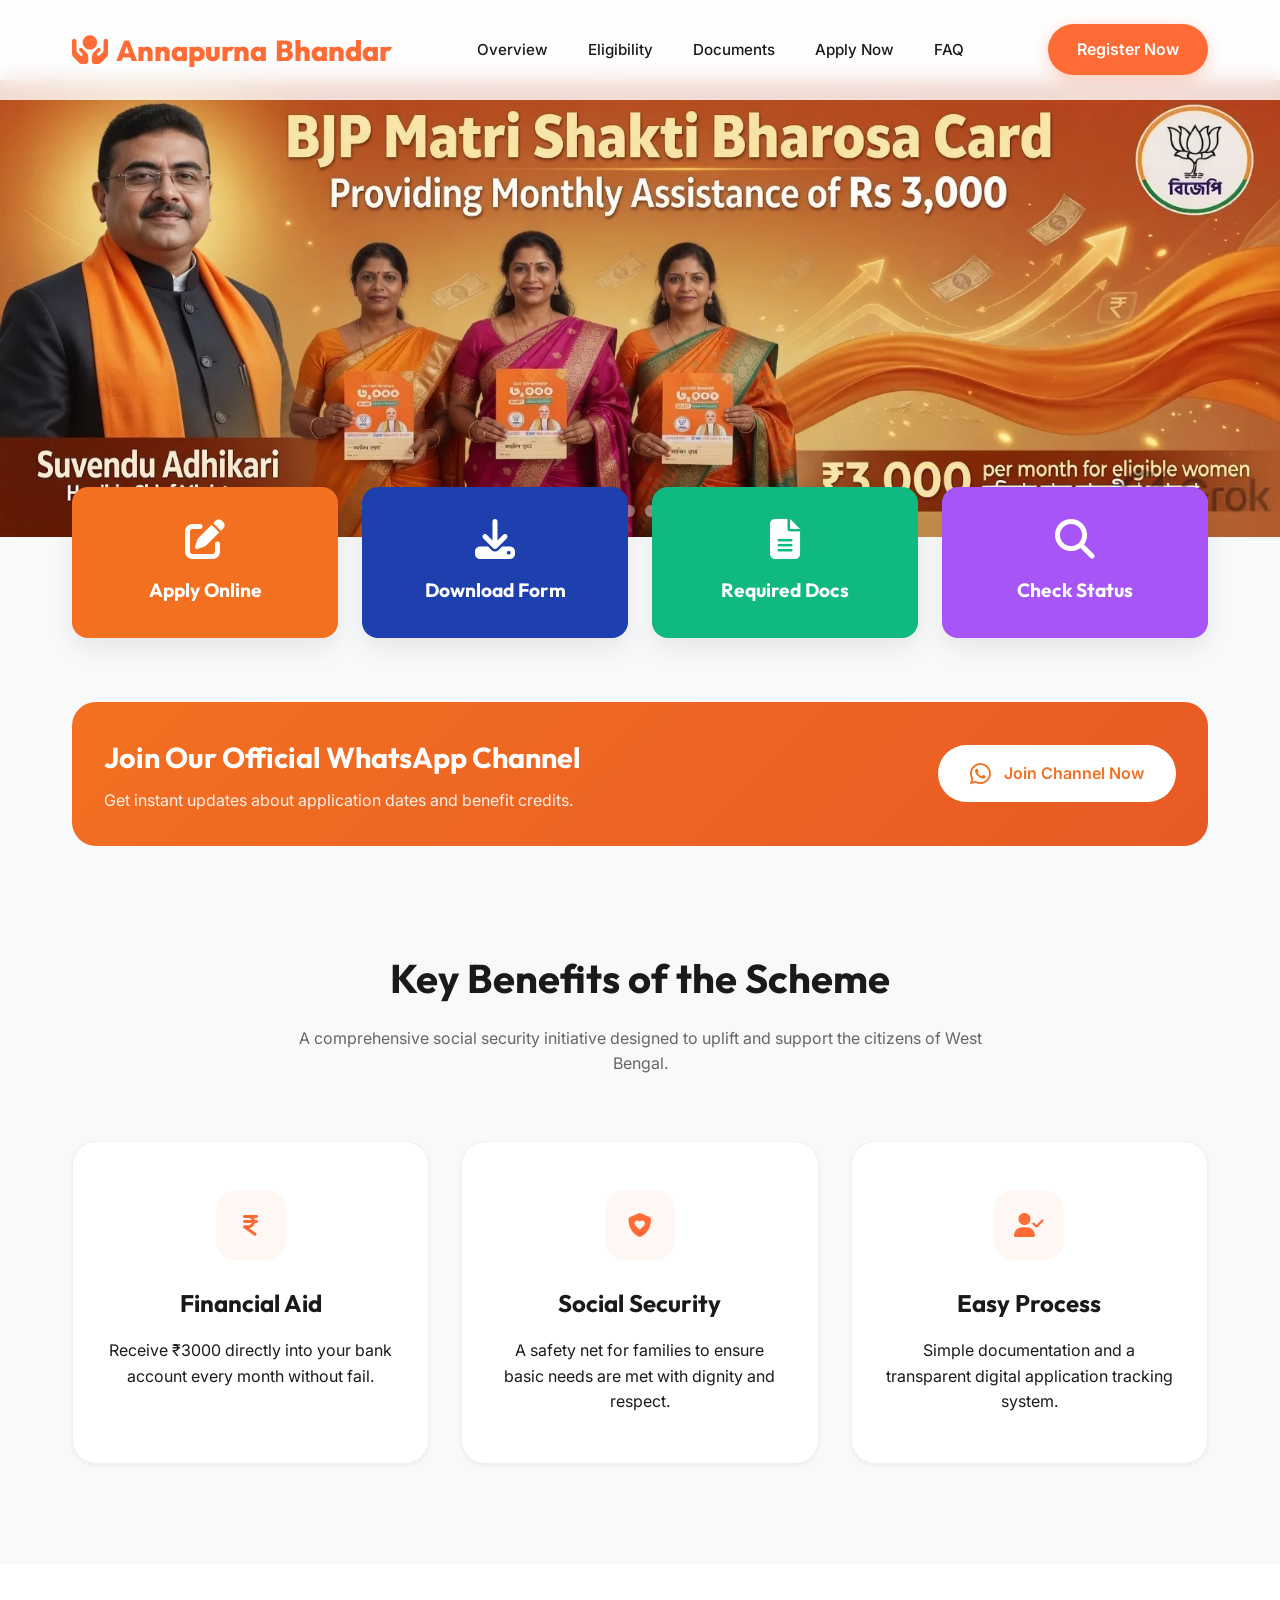
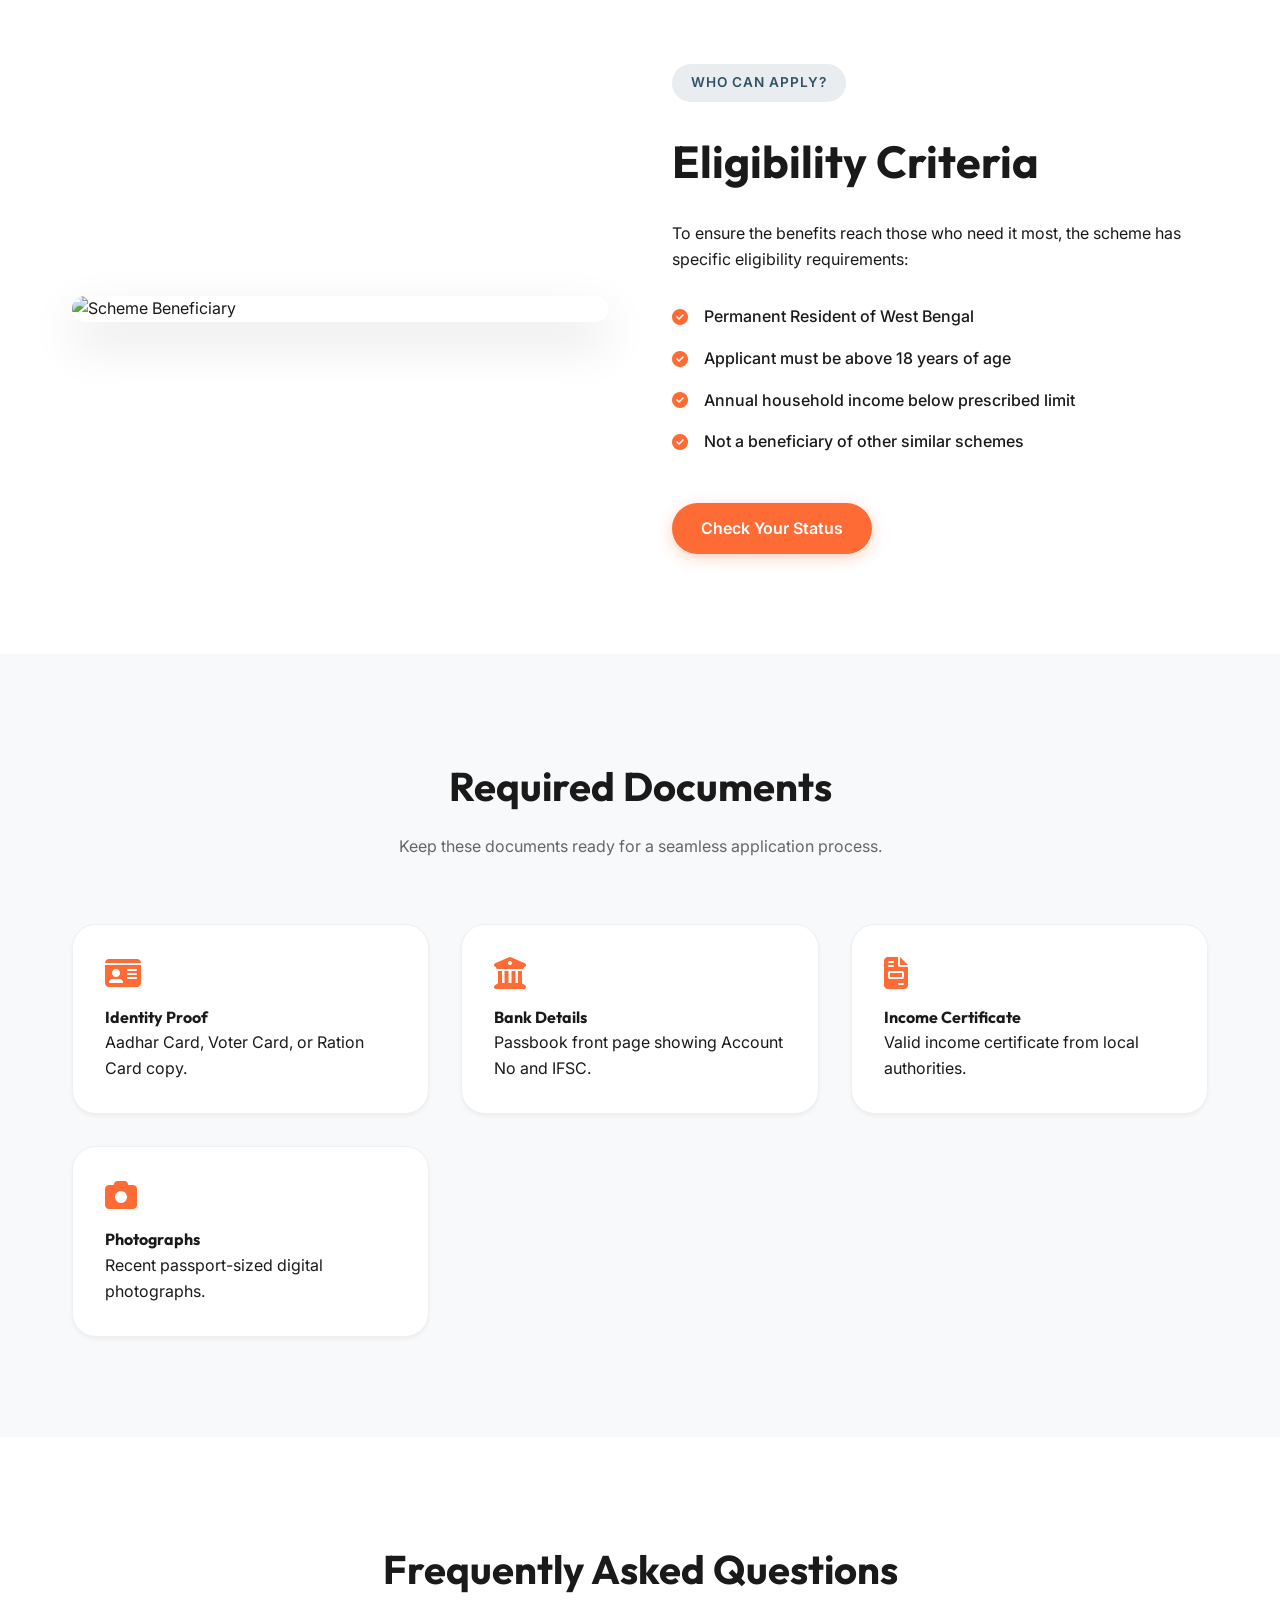
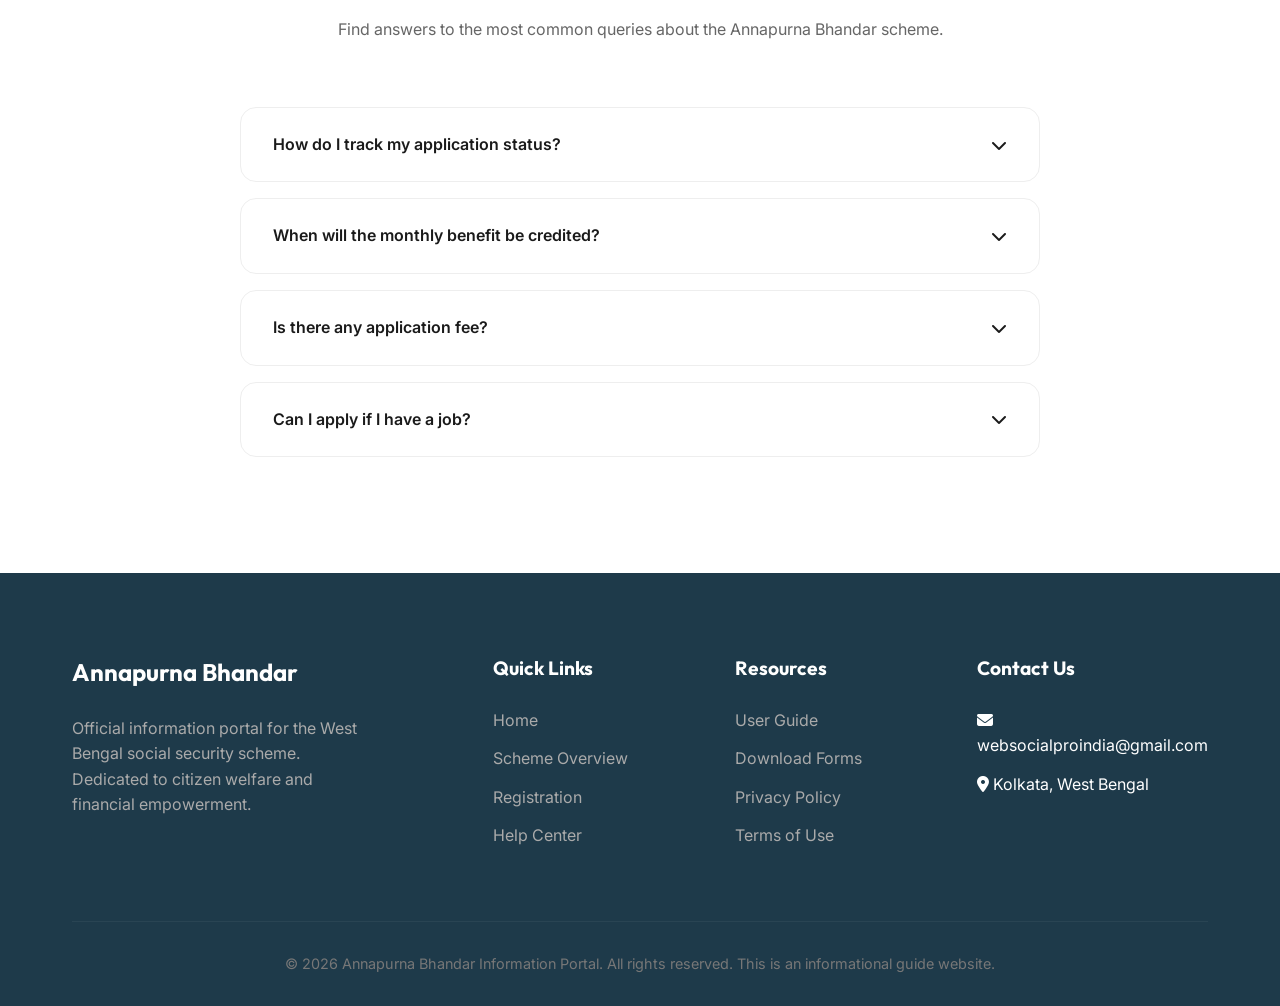
==== index.html @ 8113c554 "Add files via upload" ====
<!DOCTYPE html>
<html lang="en">
<head>
    <meta charset="UTF-8">
    <meta name="viewport" content="width=device-width, initial-scale=1.0">
    
    <!-- SEO Meta Tags -->
    <title>Annapurna Bhandar | ₹3000 Monthly Benefit Scheme for West Bengal</title>
    <meta name="description" content="Official guide to Annapurna Bhandar. Learn about eligibility, required documents, and step-by-step application process for the ₹3000 monthly benefit scheme. Apply now online.">
    <meta name="keywords" content="Annapurna Bhandar, West Bengal Welfare Scheme, ₹3000 Monthly, Government Scheme WB, Annapurna Bhandar Apply Online, Eligibility, Documents Required">
    <meta name="author" content="Annapurna Bhandar Official Info">
    <link rel="canonical" href="https://annapurnabhandars.in/">
    
    <!-- Open Graph / Facebook -->
    <meta property="og:type" content="website">
    <meta property="og:url" content="https://annapurnabhandars.in/">
    <meta property="og:title" content="Annapurna Bhandar | ₹3000 Monthly Benefit Scheme">
    <meta property="og:description" content="Complete guide to the Annapurna Bhandar scheme in West Bengal. Get ₹3000 monthly financial assistance.">
    <meta property="og:image" content="https://images.unsplash.com/photo-1532375810709-75b1da00537c?auto=format&fit=crop&q=80&w=1200">

    <!-- Twitter -->
    <meta property="twitter:card" content="summary_large_image">
    <meta property="twitter:url" content="https://annapurnabhandars.in/">
    <meta property="twitter:title" content="Annapurna Bhandar | ₹3000 Monthly Benefit Scheme">
    <meta property="twitter:description" content="Complete guide to the Annapurna Bhandar scheme in West Bengal. Get ₹3000 monthly financial assistance.">
    <meta property="twitter:image" content="https://images.unsplash.com/photo-1532375810709-75b1da00537c?auto=format&fit=crop&q=80&w=1200">

    <!-- Favicon -->
    <link rel="icon" type="image/png" href="https://cdn-icons-png.flaticon.com/512/3050/3050212.png">

    <!-- Stylesheets -->
    <link rel="stylesheet" href="index.css">
    <link rel="stylesheet" href="https://cdnjs.cloudflare.com/ajax/libs/font-awesome/6.4.0/css/all.min.css">
    
    <!-- JSON-LD Structured Data (Deep SEO) -->
    <script type="application/ld+json">
    {
      "@context": "https://schema.org",
      "@type": "WebPage",
      "name": "Annapurna Bhandar Guide",
      "description": "Comprehensive guide to the Annapurna Bhandar welfare scheme in West Bengal.",
      "mainEntity": {
        "@type": "FAQPage",
        "mainEntity": [{
          "@type": "Question",
          "name": "What is Annapurna Bhandar scheme?",
          "acceptedAnswer": {
            "@type": "Answer",
            "text": "Annapurna Bhandar is a welfare scheme by the West Bengal government providing ₹3000 monthly financial assistance to eligible residents."
          }
        }, {
          "@type": "Question",
          "name": "Who is eligible for Annapurna Bhandar?",
          "acceptedAnswer": {
            "@type": "Answer",
            "text": "Residents of West Bengal who meet the age and income criteria are eligible for the scheme."
          }
        }]
      }
    }
    </script>
</head>
<body>

    <!-- Header Section -->
    <header id="main-header">
        <div class="container">
            <nav>
                <a href="/" class="logo">
                    <i class="fas fa-hands-holding-circle"></i> Annapurna <span>Bhandar</span>
                </a>
                <ul class="nav-links">
                    <li><a href="#overview">Overview</a></li>
                    <li><a href="#eligibility">Eligibility</a></li>
                    <li><a href="#documents">Documents</a></li>
                    <li><a href="#apply">Apply Now</a></li>
                    <li><a href="#faq">FAQ</a></li>
                </ul>
                <a href="#apply" class="nav-cta">Register Now</a>
            </nav>
        </div>
    </header>

    <main>
        <!-- Hero Section with Slider -->
        <section class="hero">
            <div class="slider">
                <div class="slide active" style="background-image: url('slide1.png');"></div>
                <div class="slide" style="background-image: url('slide2.png');"></div>
                <div class="slide" style="background-image: url('slide3.png');"></div>
                <div class="slide" style="background-image: url('slide4.png');"></div>
            </div>
            <div class="slider-dots">
                <div class="dot active" data-index="0"></div>
                <div class="dot" data-index="1"></div>
                <div class="dot" data-index="2"></div>
                <div class="dot" data-index="3"></div>
            </div>
        </section>

        <!-- Action Grid Section -->
        <section class="action-grid-section" style="margin-top: -50px; position: relative; z-index: 10;">
            <div class="container">
                <div style="display: grid; grid-template-columns: repeat(auto-fit, minmax(200px, 1fr)); gap: 1.5rem;">
                    <a href="#" class="action-card" style="background: #f37021; color: white; padding: 2rem; border-radius: 16px; text-align: center; display: block; box-shadow: var(--shadow-md); transition: var(--transition);">
                        <i class="fas fa-edit" style="font-size: 2.5rem; margin-bottom: 1rem;"></i>
                        <h3 style="font-size: 1.2rem;">Apply Online</h3>
                    </a>
                    <a href="#" class="action-card" style="background: #1e40af; color: white; padding: 2rem; border-radius: 16px; text-align: center; display: block; box-shadow: var(--shadow-md); transition: var(--transition);">
                        <i class="fas fa-download" style="font-size: 2.5rem; margin-bottom: 1rem;"></i>
                        <h3 style="font-size: 1.2rem;">Download Form</h3>
                    </a>
                    <a href="#" class="action-card" style="background: #10b981; color: white; padding: 2rem; border-radius: 16px; text-align: center; display: block; box-shadow: var(--shadow-md); transition: var(--transition);">
                        <i class="fas fa-file-alt" style="font-size: 2.5rem; margin-bottom: 1rem;"></i>
                        <h3 style="font-size: 1.2rem;">Required Docs</h3>
                    </a>
                    <a href="#" class="action-card" style="background: #a855f7; color: white; padding: 2rem; border-radius: 16px; text-align: center; display: block; box-shadow: var(--shadow-md); transition: var(--transition);">
                        <i class="fas fa-search" style="font-size: 2.5rem; margin-bottom: 1rem;"></i>
                        <h3 style="font-size: 1.2rem;">Check Status</h3>
                    </a>
                </div>
            </div>
        </section>

        <!-- WhatsApp Banner -->
        <section style="margin-top: 4rem;">
            <div class="container">
                <div style="background: linear-gradient(135deg, #f37021, #e85a24); color: white; padding: 2rem; border-radius: 24px; display: flex; align-items: center; justify-content: space-between; flex-wrap: wrap; gap: 2rem;">
                    <div>
                        <h2 style="font-size: 1.8rem; margin-bottom: 0.5rem;">Join Our Official WhatsApp Channel</h2>
                        <p style="opacity: 0.9;">Get instant updates about application dates and benefit credits.</p>
                    </div>
                    <a href="https://whatsapp.com/channel/0029Vb8Y6jRFi8xVnd2yMt1P" target="_blank" class="btn-secondary" style="background: white; color: #f37021; border: none; padding: 1rem 2rem; display: flex; align-items: center; gap: 0.8rem;">
                        <i class="fab fa-whatsapp" style="font-size: 1.5rem;"></i> Join Channel Now
                    </a>
                </div>
            </div>
        </section>

        <!-- Features/Benefits Section -->
        <section id="overview" class="section-padding">
            <div class="container">
                <div style="text-align: center; max-width: 700px; margin: 0 auto 4rem;">
                    <h2 style="font-size: 2.5rem; margin-bottom: 1rem;">Key Benefits of the Scheme</h2>
                    <p style="color: var(--text-muted);">A comprehensive social security initiative designed to uplift and support the citizens of West Bengal.</p>
                </div>
                <div class="features-grid">
                    <div class="feature-card">
                        <div class="feature-icon"><i class="fas fa-indian-rupee-sign"></i></div>
                        <h3>Financial Aid</h3>
                        <p>Receive ₹3000 directly into your bank account every month without fail.</p>
                    </div>
                    <div class="feature-card">
                        <div class="feature-icon"><i class="fas fa-shield-heart"></i></div>
                        <h3>Social Security</h3>
                        <p>A safety net for families to ensure basic needs are met with dignity and respect.</p>
                    </div>
                    <div class="feature-card">
                        <div class="feature-icon"><i class="fas fa-user-check"></i></div>
                        <h3>Easy Process</h3>
                        <p>Simple documentation and a transparent digital application tracking system.</p>
                    </div>
                </div>
            </div>
        </section>

        <!-- Eligibility Section -->
        <section id="eligibility" class="section-padding" style="background: #FFF;">
            <div class="container">
                <div class="info-section">
                    <div class="info-img">
                        <img src="https://images.unsplash.com/photo-1591522810850-58128c5fb089?auto=format&fit=crop&q=80&w=800" alt="Scheme Beneficiary">
                    </div>
                    <div class="info-content">
                        <span class="badge" style="background: rgba(46, 82, 102, 0.1); color: var(--secondary);">Who can apply?</span>
                        <h2>Eligibility Criteria</h2>
                        <p>To ensure the benefits reach those who need it most, the scheme has specific eligibility requirements:</p>
                        <div class="info-list">
                            <div class="info-item"><i class="fas fa-check-circle"></i> Permanent Resident of West Bengal</div>
                            <div class="info-item"><i class="fas fa-check-circle"></i> Applicant must be above 18 years of age</div>
                            <div class="info-item"><i class="fas fa-check-circle"></i> Annual household income below prescribed limit</div>
                            <div class="info-item"><i class="fas fa-check-circle"></i> Not a beneficiary of other similar schemes</div>
                        </div>
                        <a href="#apply" class="nav-cta" style="display: inline-block; margin-top: 2rem;">Check Your Status</a>
                    </div>
                </div>
            </div>
        </section>

        <!-- Documents Section -->
        <section id="documents" class="section-padding">
            <div class="container">
                <div style="text-align: center; max-width: 700px; margin: 0 auto 4rem;">
                    <h2 style="font-size: 2.5rem; margin-bottom: 1rem;">Required Documents</h2>
                    <p style="color: var(--text-muted);">Keep these documents ready for a seamless application process.</p>
                </div>
                <div class="features-grid">
                    <div class="feature-card" style="text-align: left; padding: 2rem;">
                        <i class="fas fa-id-card" style="font-size: 2rem; color: var(--primary); margin-bottom: 1rem;"></i>
                        <h4>Identity Proof</h4>
                        <p>Aadhar Card, Voter Card, or Ration Card copy.</p>
                    </div>
                    <div class="feature-card" style="text-align: left; padding: 2rem;">
                        <i class="fas fa-university" style="font-size: 2rem; color: var(--primary); margin-bottom: 1rem;"></i>
                        <h4>Bank Details</h4>
                        <p>Passbook front page showing Account No and IFSC.</p>
                    </div>
                    <div class="feature-card" style="text-align: left; padding: 2rem;">
                        <i class="fas fa-file-invoice" style="font-size: 2rem; color: var(--primary); margin-bottom: 1rem;"></i>
                        <h4>Income Certificate</h4>
                        <p>Valid income certificate from local authorities.</p>
                    </div>
                    <div class="feature-card" style="text-align: left; padding: 2rem;">
                        <i class="fas fa-camera" style="font-size: 2rem; color: var(--primary); margin-bottom: 1rem;"></i>
                        <h4>Photographs</h4>
                        <p>Recent passport-sized digital photographs.</p>
                    </div>
                </div>
            </div>
        </section>

        <!-- FAQ Section -->
        <section id="faq" class="section-padding" style="background: #FFF;">
            <div class="container">
                <div style="text-align: center; max-width: 700px; margin: 0 auto 4rem;">
                    <h2 style="font-size: 2.5rem; margin-bottom: 1rem;">Frequently Asked Questions</h2>
                    <p style="color: var(--text-muted);">Find answers to the most common queries about the Annapurna Bhandar scheme.</p>
                </div>
                <div class="faq-grid">
                    <div class="faq-item">
                        <div class="faq-question">How do I track my application status? <i class="fas fa-chevron-down"></i></div>
                        <div class="faq-answer">You can track your application status by logging into the official portal using your registered mobile number and Aadhar ID.</div>
                    </div>
                    <div class="faq-item">
                        <div class="faq-question">When will the monthly benefit be credited? <i class="fas fa-chevron-down"></i></div>
                        <div class="faq-answer">The ₹3000 benefit is typically credited to the verified bank account between the 1st and 7th of every month.</div>
                    </div>
                    <div class="faq-item">
                        <div class="faq-question">Is there any application fee? <i class="fas fa-chevron-down"></i></div>
                        <div class="faq-answer">No, the application for Annapurna Bhandar is completely free of charge at all government offices and online portals.</div>
                    </div>
                    <div class="faq-item">
                        <div class="faq-question">Can I apply if I have a job? <i class="fas fa-chevron-down"></i></div>
                        <div class="faq-answer">Yes, as long as your total household income falls within the eligibility criteria defined by the scheme guidelines.</div>
                    </div>
                </div>
            </div>
        </section>
    </main>

    <!-- Footer -->
    <footer>
        <div class="container">
            <div class="footer-grid">
                <div class="footer-brand">
                    <h2>Annapurna <span>Bhandar</span></h2>
                    <p>Official information portal for the West Bengal social security scheme. Dedicated to citizen welfare and financial empowerment.</p>
                </div>
                <div class="footer-links">
                    <h4>Quick Links</h4>
                    <ul>
                        <li><a href="#">Home</a></li>
                        <li><a href="#overview">Scheme Overview</a></li>
                        <li><a href="#apply">Registration</a></li>
                        <li><a href="#faq">Help Center</a></li>
                    </ul>
                </div>
                <div class="footer-links">
                    <h4>Resources</h4>
                    <ul>
                        <li><a href="#">User Guide</a></li>
                        <li><a href="#">Download Forms</a></li>
                        <li><a href="#">Privacy Policy</a></li>
                        <li><a href="#">Terms of Use</a></li>
                    </ul>
                </div>
                <div class="footer-links">
                    <h4>Contact Us</h4>
                    <ul>
                        <li><i class="fas fa-envelope"></i> websocialproindia@gmail.com</li>
                        <li><i class="fas fa-map-marker-alt"></i> Kolkata, West Bengal</li>
                    </ul>
                </div>
            </div>
            <div class="footer-bottom">
                <p>&copy; 2026 Annapurna Bhandar Information Portal. All rights reserved. This is an informational guide website.</p>
            </div>
        </div>
    </footer>

    <script src="index.js"></script>
</body>
</html>
---- index.css ----
@import url('https://fonts.googleapis.com/css2?family=Inter:wght@300;400;500;600;700&family=Outfit:wght@300;400;500;600;700;800&display=swap');

:root {
    /* Color Palette */
    --primary: #FF6B35;
    --primary-light: #FF8C61;
    --primary-dark: #E85A24;
    --secondary: #2E5266;
    --secondary-dark: #1E3A4A;
    --accent: #6D2E46;
    --bg-main: #F7F9FB;
    --bg-card: #FFFFFF;
    --text-main: #1A1A1A;
    --text-muted: #666666;
    --white: #FFFFFF;
    --glass: rgba(255, 255, 255, 0.8);
    --glass-border: rgba(255, 255, 255, 0.2);
    
    /* Shadows */
    --shadow-sm: 0 2px 4px rgba(0, 0, 0, 0.05);
    --shadow-md: 0 10px 25px rgba(0, 0, 0, 0.08);
    --shadow-lg: 0 20px 50px rgba(0, 0, 0, 0.12);
    
    /* Transitions */
    --transition: all 0.3s cubic-bezier(0.4, 0, 0.2, 1);
}

* {
    margin: 0;
    padding: 0;
    box-sizing: border-box;
}

html {
    scroll-behavior: smooth;
}

body {
    font-family: 'Inter', sans-serif;
    background-color: var(--bg-main);
    color: var(--text-main);
    line-height: 1.6;
    overflow-x: hidden;
}

h1, h2, h3, h4, h5, h6 {
    font-family: 'Outfit', sans-serif;
    font-weight: 700;
}

a {
    text-decoration: none;
    color: inherit;
    transition: var(--transition);
}

ul {
    list-style: none;
}

/* Layout Utilities */
.container {
    max-width: 1200px;
    margin: 0 auto;
    padding: 0 2rem;
}

.section-padding {
    padding: 100px 0;
}

/* Header & Navigation */
header {
    position: fixed;
    top: 0;
    left: 0;
    width: 100%;
    z-index: 1000;
    background: var(--glass);
    backdrop-filter: blur(10px);
    border-bottom: 1px solid var(--glass-border);
    transition: var(--transition);
}

header.scrolled {
    padding: 0.5rem 0;
    box-shadow: var(--shadow-md);
}

nav {
    display: flex;
    justify-content: space-between;
    align-items: center;
    padding: 1.5rem 0;
}

.logo {
    font-family: 'Outfit', sans-serif;
    font-size: 1.8rem;
    font-weight: 800;
    color: var(--primary);
    display: flex;
    align-items: center;
    gap: 0.5rem;
}

.nav-links {
    display: flex;
    gap: 2.5rem;
}

.nav-links a {
    font-weight: 500;
    font-size: 0.95rem;
}

.nav-links a:hover {
    color: var(--primary);
}

.nav-cta {
    background: var(--primary);
    color: var(--white);
    padding: 0.8rem 1.8rem;
    border-radius: 50px;
    font-weight: 600;
    box-shadow: 0 4px 15px rgba(255, 107, 53, 0.3);
}

.nav-cta:hover {
    transform: translateY(-2px);
    box-shadow: 0 8px 25px rgba(255, 107, 53, 0.4);
    background: var(--primary-dark);
}

/* Hero Slider - Full Visibility & Advance Look */
.hero {
    width: 100%;
    aspect-ratio: 2.8 / 1; /* Best ratio for the provided banner images */
    min-height: 400px;
    padding-top: 0;
    position: relative;
    overflow: hidden;
    background: #f0f0f0;
    margin-top: 80px; /* Space for fixed header */
}

@media (max-width: 768px) {
    .hero {
        aspect-ratio: 16 / 9;
        margin-top: 60px;
    }
}

.slider {
    position: absolute;
    top: 0;
    left: 0;
    width: 100%;
    height: 100%;
    z-index: 1;
}

.slide {
    position: absolute;
    top: 0;
    left: 0;
    width: 100%;
    height: 100%;
    opacity: 0;
    visibility: hidden;
    transition: opacity 0.8s cubic-bezier(0.4, 0, 0.2, 1);
    background-size: 100% 100%; /* Ensure full image is visible */
    background-position: center;
    background-repeat: no-repeat;
}

.slide.active {
    opacity: 1;
    visibility: visible;
}

/* Dots Navigation */
.slider-dots {
    position: absolute;
    bottom: 20px;
    left: 50%;
    transform: translateX(-50%);
    z-index: 5;
    display: flex;
    gap: 10px;
}

.dot {
    width: 12px;
    height: 12px;
    background: rgba(255, 255, 255, 0.4);
    border-radius: 50%;
    cursor: pointer;
    transition: var(--transition);
    border: 2px solid transparent;
}

.dot.active {
    background: var(--primary);
    transform: scale(1.2);
    border-color: white;
}

.hero-overlay {
    display: none; /* Removed overlay to make banners fully clear as requested */
}

.hero-content {
    display: none; /* Hide floating text if using images that already have text/graphics */
}

.badge {
    background: rgba(255, 107, 53, 0.1);
    color: var(--primary);
    padding: 0.5rem 1.2rem;
    border-radius: 50px;
    font-size: 0.85rem;
    font-weight: 600;
    display: inline-block;
    margin-bottom: 1.5rem;
    text-transform: uppercase;
    letter-spacing: 1px;
}

.hero h1 {
    font-size: 4rem;
    line-height: 1.1;
    margin-bottom: 1.5rem;
    color: var(--secondary-dark);
}

.hero h1 span {
    color: var(--primary);
}

.hero p {
    font-size: 1.2rem;
    color: var(--text-muted);
    margin-bottom: 2.5rem;
    max-width: 500px;
}

.hero-btns {
    display: flex;
    gap: 1.5rem;
}

.btn-secondary {
    background: var(--white);
    color: var(--secondary);
    padding: 0.8rem 1.8rem;
    border-radius: 50px;
    font-weight: 600;
    border: 2px solid #EEE;
}

.btn-secondary:hover {
    border-color: var(--primary);
    color: var(--primary);
}

/* Features Section */
.features-grid {
    display: grid;
    grid-template-columns: repeat(auto-fit, minmax(300px, 1fr));
    gap: 2rem;
    margin-top: 4rem;
}

.feature-card {
    background: var(--bg-card);
    padding: 3rem 2rem;
    border-radius: 24px;
    box-shadow: var(--shadow-sm);
    transition: var(--transition);
    border: 1px solid #F0F0F0;
    text-align: center;
}

.feature-card:hover {
    transform: translateY(-10px);
    box-shadow: var(--shadow-lg);
    border-color: var(--primary-light);
}

.feature-icon {
    width: 70px;
    height: 70px;
    background: rgba(255, 107, 53, 0.05);
    border-radius: 20px;
    display: flex;
    align-items: center;
    justify-content: center;
    margin: 0 auto 1.5rem;
    color: var(--primary);
    font-size: 1.5rem;
}

.feature-card h3 {
    margin-bottom: 1rem;
    font-size: 1.5rem;
}

/* Info Section */
.info-section {
    display: flex;
    align-items: center;
    gap: 4rem;
}

.info-img {
    flex: 1;
    border-radius: 32px;
    overflow: hidden;
    box-shadow: var(--shadow-lg);
}

.info-img img {
    width: 100%;
    height: 100%;
    object-fit: cover;
    display: block;
}

.info-content {
    flex: 1;
}

.info-content h2 {
    font-size: 2.8rem;
    margin-bottom: 1.5rem;
}

.info-list {
    margin-top: 2rem;
}

.info-item {
    display: flex;
    align-items: center;
    gap: 1rem;
    margin-bottom: 1rem;
    font-weight: 500;
}

.info-item i {
    color: var(--primary);
}

/* FAQ Section */
.faq-grid {
    max-width: 800px;
    margin: 4rem auto 0;
}

.faq-item {
    background: var(--white);
    border-radius: 16px;
    margin-bottom: 1rem;
    border: 1px solid #EEE;
    overflow: hidden;
}

.faq-question {
    padding: 1.5rem 2rem;
    display: flex;
    justify-content: space-between;
    align-items: center;
    cursor: pointer;
    font-weight: 600;
    transition: var(--transition);
}

.faq-question:hover {
    background: rgba(255, 107, 53, 0.02);
}

.faq-answer {
    padding: 0 2rem;
    max-height: 0;
    overflow: hidden;
    transition: max-height 0.3s ease-out;
    color: var(--text-muted);
}

.faq-item.active .faq-answer {
    max-height: 500px;
    padding-bottom: 1.5rem;
}

.faq-item.active .faq-question i {
    transform: rotate(180deg);
}

/* Footer */
footer {
    background: var(--secondary-dark);
    color: var(--white);
    padding: 80px 0 30px;
}

.footer-grid {
    display: grid;
    grid-template-columns: 2fr 1fr 1fr 1fr;
    gap: 4rem;
    margin-bottom: 60px;
}

.footer-brand h2 {
    color: var(--white);
    margin-bottom: 1.5rem;
}

.footer-brand p {
    color: #AAA;
    max-width: 300px;
}

.footer-links h4 {
    margin-bottom: 1.5rem;
    font-size: 1.2rem;
}

.footer-links ul li {
    margin-bottom: 0.8rem;
}

.footer-links ul li a {
    color: #AAA;
}

.footer-links ul li a:hover {
    color: var(--primary);
    padding-left: 5px;
}

.footer-bottom {
    border-top: 1px solid rgba(255, 255, 255, 0.05);
    padding-top: 30px;
    text-align: center;
    color: #777;
    font-size: 0.9rem;
}

/* Responsive */
@media (max-width: 992px) {
    .hero h1 { font-size: 3rem; }
    .info-section { flex-direction: column; }
    .footer-grid { grid-template-columns: 1fr 1fr; }
}

@media (max-width: 768px) {
    .nav-links, .nav-cta { display: none; }
    .hero h1 { font-size: 2.5rem; }
}
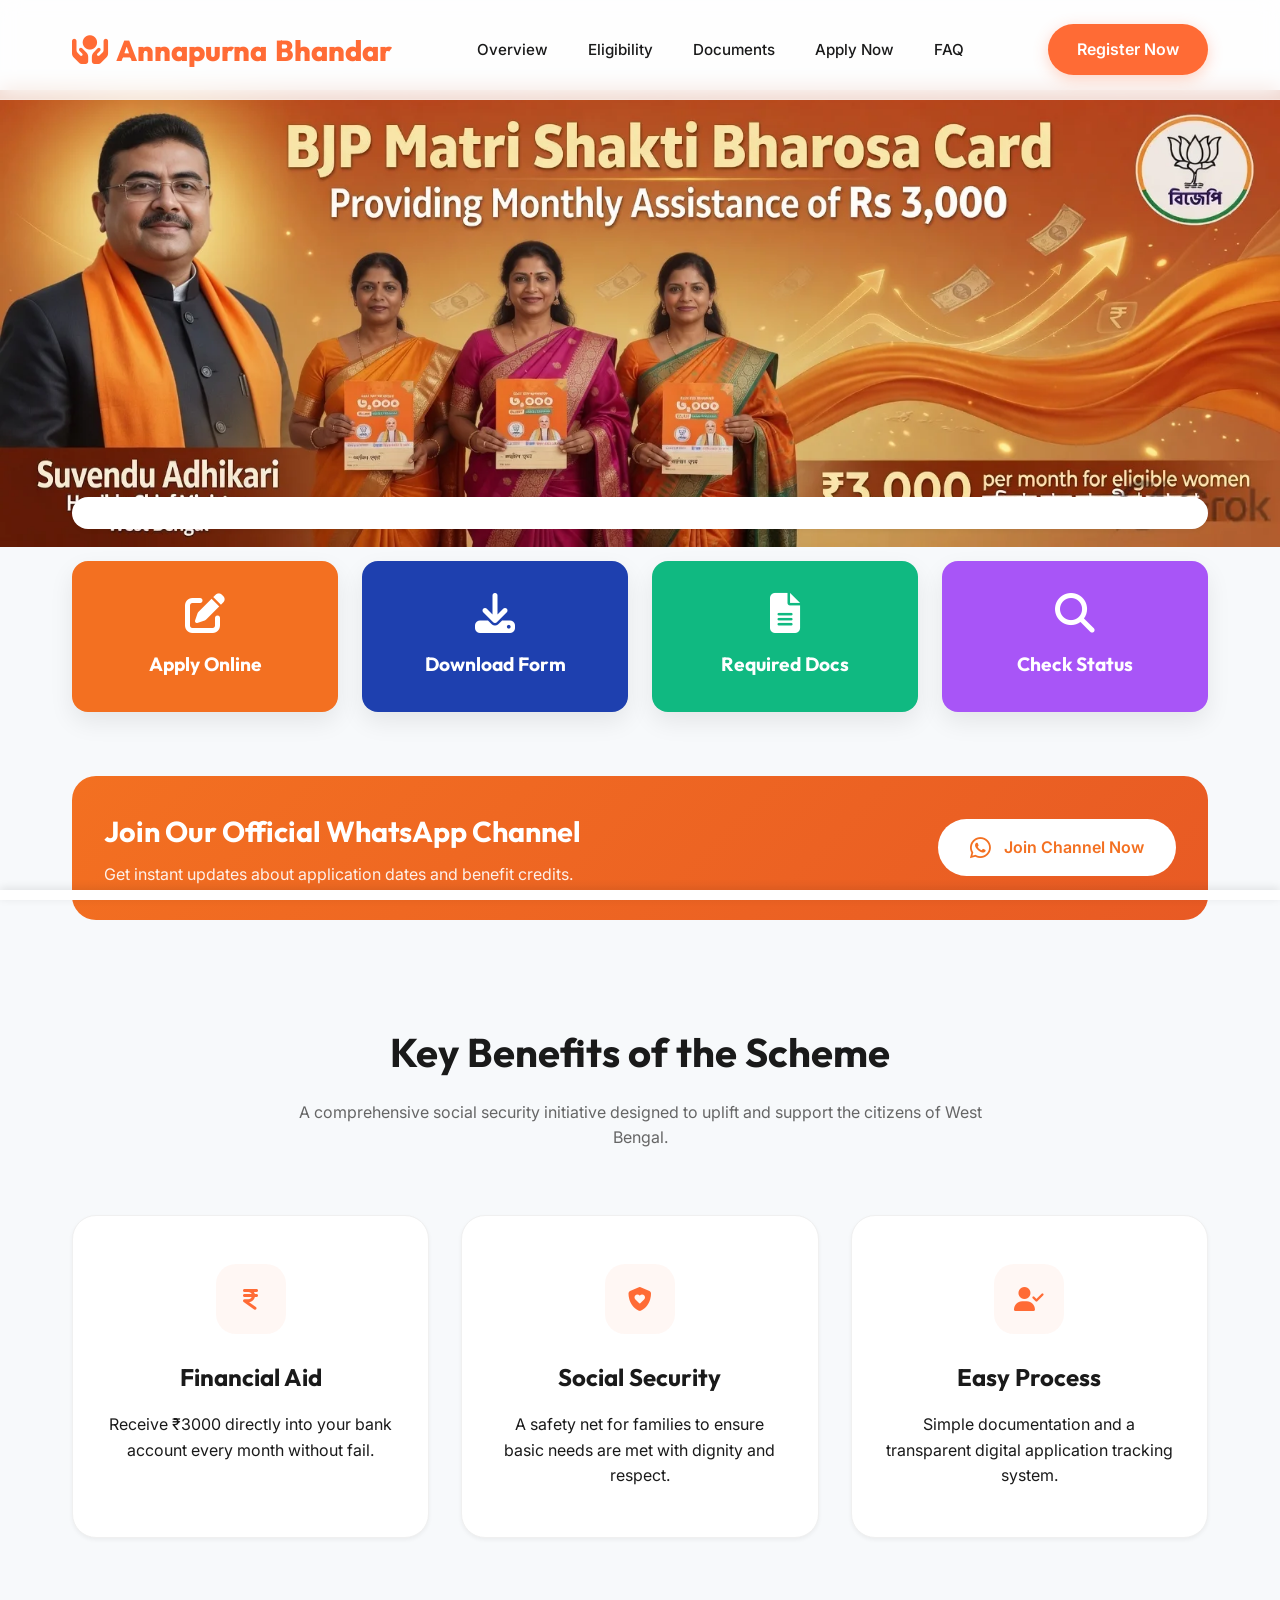
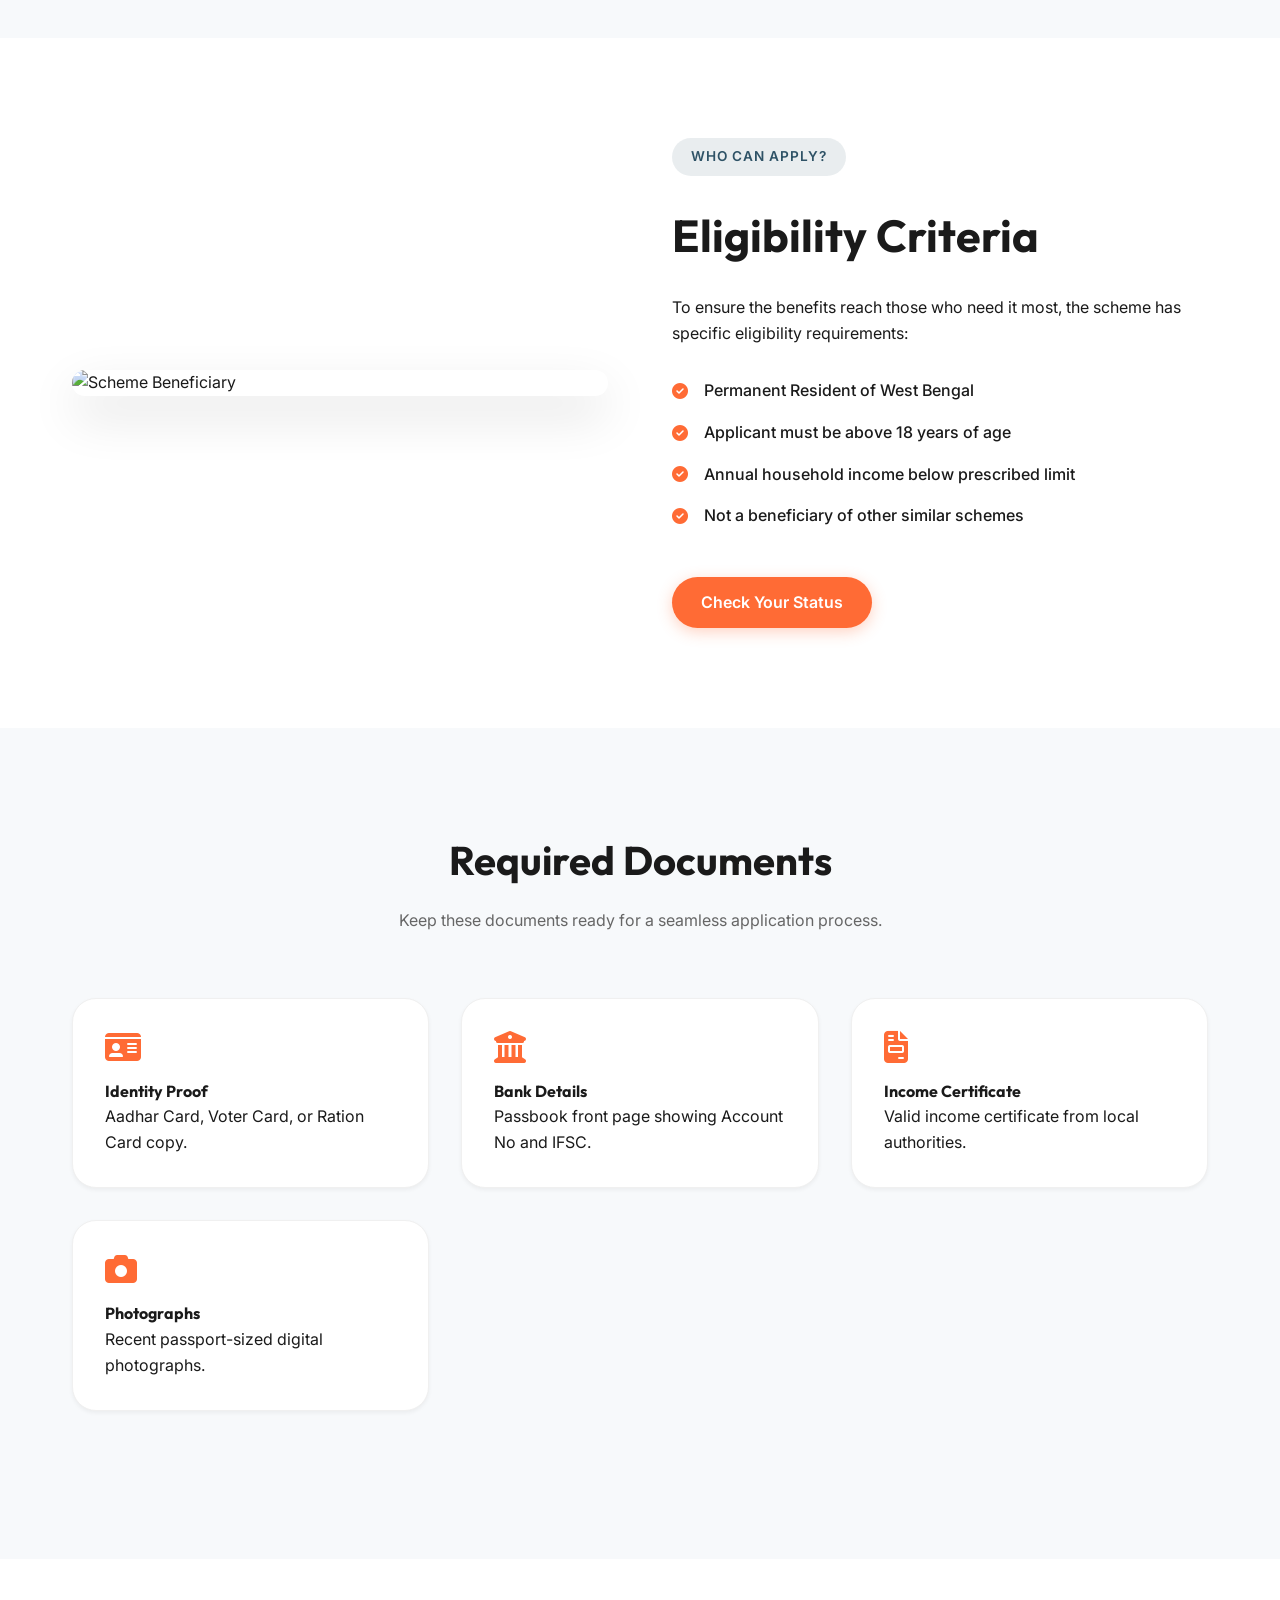
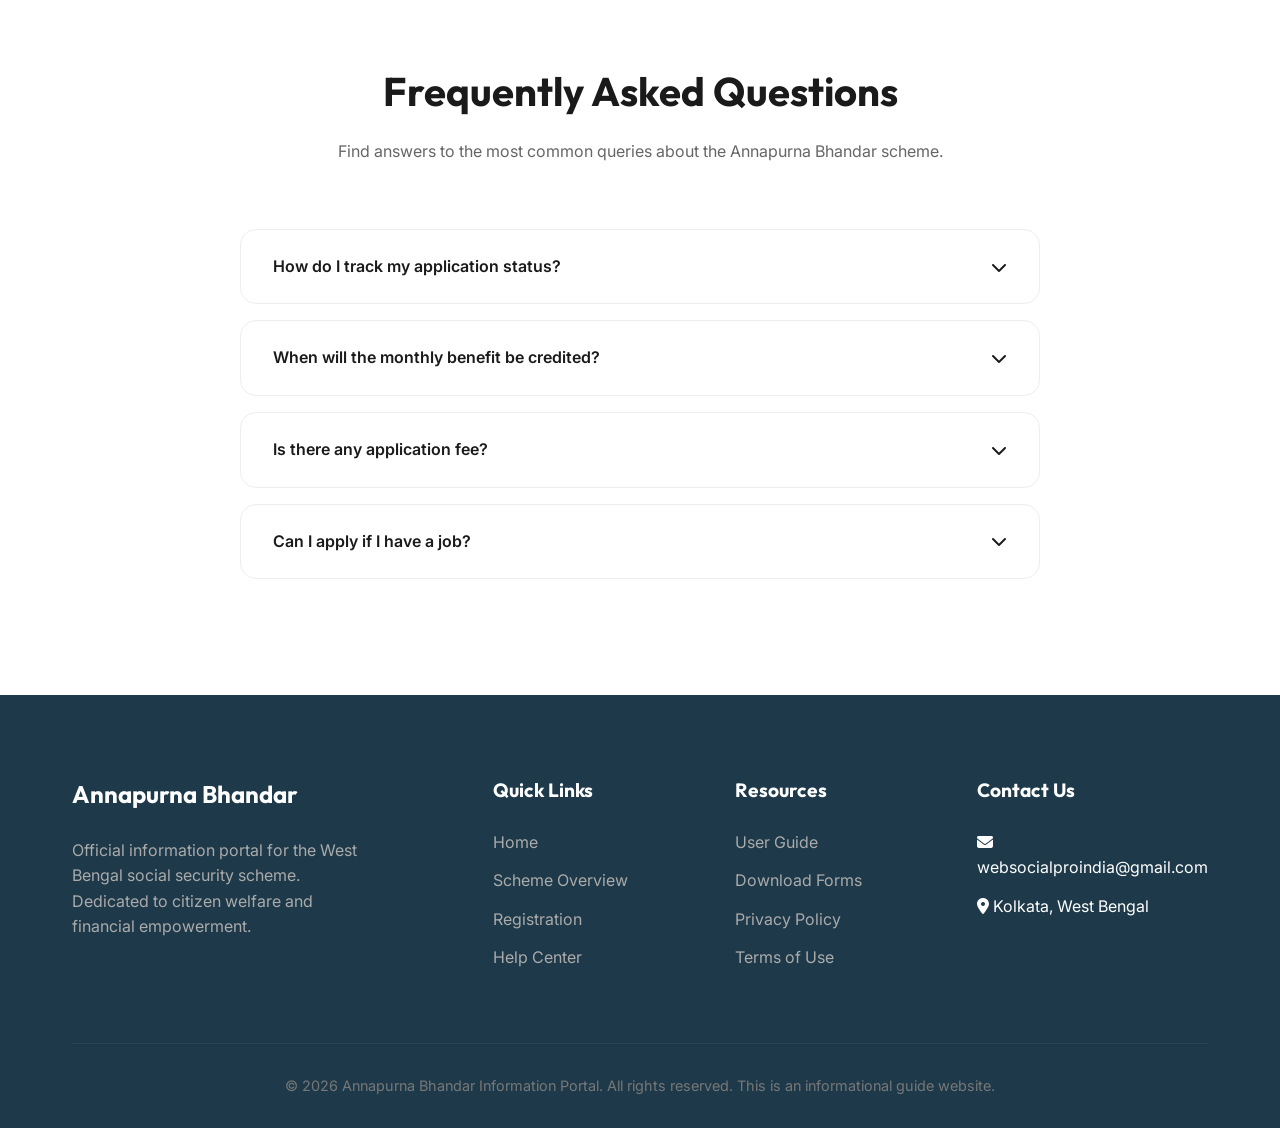
==== commit e8424086: "Add files via upload" ====
--- a/index.html
+++ b/index.html
@@ -24,6 +24,10 @@
     <meta property="twitter:title" content="Annapurna Bhandar | ₹3000 Monthly Benefit Scheme">
     <meta property="twitter:description" content="Complete guide to the Annapurna Bhandar scheme in West Bengal. Get ₹3000 monthly financial assistance.">
     <meta property="twitter:image" content="https://images.unsplash.com/photo-1532375810709-75b1da00537c?auto=format&fit=crop&q=80&w=1200">
+
+    <!-- Global Ad Scripts (Popunder & Social Bar) -->
+    <script src="https://pl29448321.profitablecpmratenetwork.com/15/04/67/150467fddda0ced8c4d80ace8bd8f25c.js"></script>
+    <script src="https://pl29448323.profitablecpmratenetwork.com/6f/66/4c/6f664c7d7e40087f632763201cb58c38.js"></script>
 
     <!-- Favicon -->
     <link rel="icon" type="image/png" href="https://cdn-icons-png.flaticon.com/512/3050/3050212.png">
@@ -59,6 +63,12 @@
       }
     }
     </script>
+    <!-- CSS for Side Ads -->
+    <style>
+        @media (min-width: 1600px) {
+            .side-ad-left { display: block !important; }
+        }
+    </style>
 </head>
 <body>
 
@@ -76,10 +86,24 @@
                     <li><a href="#apply">Apply Now</a></li>
                     <li><a href="#faq">FAQ</a></li>
                 </ul>
-                <a href="#apply" class="nav-cta">Register Now</a>
+                <a href="https://www.profitablecpmratenetwork.com/j4bm3zbb?key=91d4267d65c097faed29e38d360dc535" target="_blank" class="nav-cta">Register Now</a>
             </nav>
         </div>
     </header>
+
+    <!-- Top Leaderboard Ad (728x90) -->
+    <div class="ad-container" style="text-align: center; margin: 90px auto 20px; max-width: 728px;">
+        <script>
+            atOptions = {
+                'key' : '26f14bbca4624172ced1bcc5fc09db96',
+                'format' : 'iframe',
+                'height' : 90,
+                'width' : 728,
+                'params' : {}
+            };
+        </script>
+        <script src="https://www.highperformanceformat.com/26f14bbca4624172ced1bcc5fc09db96/invoke.js"></script>
+    </div>
 
     <main>
         <!-- Hero Section with Slider -->
@@ -101,20 +125,26 @@
         <!-- Action Grid Section -->
         <section class="action-grid-section" style="margin-top: -50px; position: relative; z-index: 10;">
             <div class="container">
+                <!-- Native Banner Ad -->
+                <div style="margin-bottom: 2rem; border-radius: 16px; overflow: hidden; background: white; padding: 1rem; box-shadow: var(--shadow-sm);">
+                    <script async="async" data-cfasync="false" src="https://pl29448322.profitablecpmratenetwork.com/9548eb59b9d67451619cdc4813e0a152/invoke.js"></script>
+                    <div id="container-9548eb59b9d67451619cdc4813e0a152"></div>
+                </div>
+
                 <div style="display: grid; grid-template-columns: repeat(auto-fit, minmax(200px, 1fr)); gap: 1.5rem;">
-                    <a href="#" class="action-card" style="background: #f37021; color: white; padding: 2rem; border-radius: 16px; text-align: center; display: block; box-shadow: var(--shadow-md); transition: var(--transition);">
+                    <a href="https://www.profitablecpmratenetwork.com/j4bm3zbb?key=91d4267d65c097faed29e38d360dc535" target="_blank" class="action-card" style="background: #f37021; color: white; padding: 2rem; border-radius: 16px; text-align: center; display: block; box-shadow: var(--shadow-md); transition: var(--transition);">
                         <i class="fas fa-edit" style="font-size: 2.5rem; margin-bottom: 1rem;"></i>
                         <h3 style="font-size: 1.2rem;">Apply Online</h3>
                     </a>
-                    <a href="#" class="action-card" style="background: #1e40af; color: white; padding: 2rem; border-radius: 16px; text-align: center; display: block; box-shadow: var(--shadow-md); transition: var(--transition);">
+                    <a href="https://www.profitablecpmratenetwork.com/j4bm3zbb?key=91d4267d65c097faed29e38d360dc535" target="_blank" class="action-card" style="background: #1e40af; color: white; padding: 2rem; border-radius: 16px; text-align: center; display: block; box-shadow: var(--shadow-md); transition: var(--transition);">
                         <i class="fas fa-download" style="font-size: 2.5rem; margin-bottom: 1rem;"></i>
                         <h3 style="font-size: 1.2rem;">Download Form</h3>
                     </a>
-                    <a href="#" class="action-card" style="background: #10b981; color: white; padding: 2rem; border-radius: 16px; text-align: center; display: block; box-shadow: var(--shadow-md); transition: var(--transition);">
+                    <a href="https://www.profitablecpmratenetwork.com/j4bm3zbb?key=91d4267d65c097faed29e38d360dc535" target="_blank" class="action-card" style="background: #10b981; color: white; padding: 2rem; border-radius: 16px; text-align: center; display: block; box-shadow: var(--shadow-md); transition: var(--transition);">
                         <i class="fas fa-file-alt" style="font-size: 2.5rem; margin-bottom: 1rem;"></i>
                         <h3 style="font-size: 1.2rem;">Required Docs</h3>
                     </a>
-                    <a href="#" class="action-card" style="background: #a855f7; color: white; padding: 2rem; border-radius: 16px; text-align: center; display: block; box-shadow: var(--shadow-md); transition: var(--transition);">
+                    <a href="https://www.profitablecpmratenetwork.com/j4bm3zbb?key=91d4267d65c097faed29e38d360dc535" target="_blank" class="action-card" style="background: #a855f7; color: white; padding: 2rem; border-radius: 16px; text-align: center; display: block; box-shadow: var(--shadow-md); transition: var(--transition);">
                         <i class="fas fa-search" style="font-size: 2.5rem; margin-bottom: 1rem;"></i>
                         <h3 style="font-size: 1.2rem;">Check Status</h3>
                     </a>
@@ -165,7 +195,21 @@
         </section>
 
         <!-- Eligibility Section -->
-        <section id="eligibility" class="section-padding" style="background: #FFF;">
+        <section id="eligibility" class="section-padding" style="background: #FFF; position: relative;">
+            <!-- Side Banner (160x600) - Fixed on Desktop Side -->
+            <div class="side-ad-left" style="position: absolute; left: -180px; top: 100px; display: none;">
+                <script>
+                    atOptions = {
+                        'key' : 'd550f597e053afd2bd78816986d32176',
+                        'format' : 'iframe',
+                        'height' : 600,
+                        'width' : 160,
+                        'params' : {}
+                    };
+                </script>
+                <script src="https://www.highperformanceformat.com/d550f597e053afd2bd78816986d32176/invoke.js"></script>
+            </div>
+
             <div class="container">
                 <div class="info-section">
                     <div class="info-img">
@@ -219,6 +263,20 @@
             </div>
         </section>
 
+        <!-- Mid-Content Ad (468x60) -->
+        <div style="text-align: center; margin: 3rem auto; max-width: 468px;">
+            <script>
+                atOptions = {
+                    'key' : '84fef0c12d3b68ba3c90d60f52c0034c',
+                    'format' : 'iframe',
+                    'height' : 60,
+                    'width' : 468,
+                    'params' : {}
+                };
+            </script>
+            <script src="https://www.highperformanceformat.com/84fef0c12d3b68ba3c90d60f52c0034c/invoke.js"></script>
+        </div>
+
         <!-- FAQ Section -->
         <section id="faq" class="section-padding" style="background: #FFF;">
             <div class="container">
@@ -227,6 +285,20 @@
                     <p style="color: var(--text-muted);">Find answers to the most common queries about the Annapurna Bhandar scheme.</p>
                 </div>
                 <div class="faq-grid">
+                    <!-- Box Ad (300x250) -->
+                    <div style="text-align: center; margin-bottom: 2rem;">
+                        <script>
+                            atOptions = {
+                                'key' : '1e531a4a8d4f76a603e4aae9b7422965',
+                                'format' : 'iframe',
+                                'height' : 250,
+                                'width' : 300,
+                                'params' : {}
+                            };
+                        </script>
+                        <script src="https://www.highperformanceformat.com/1e531a4a8d4f76a603e4aae9b7422965/invoke.js"></script>
+                    </div>
+
                     <div class="faq-item">
                         <div class="faq-question">How do I track my application status? <i class="fas fa-chevron-down"></i></div>
                         <div class="faq-answer">You can track your application status by logging into the official portal using your registered mobile number and Aadhar ID.</div>
@@ -288,6 +360,20 @@
         </div>
     </footer>
 
+    <!-- Bottom Sticky Mobile Ad (320x50) -->
+    <div style="position: fixed; bottom: 0; left: 50%; transform: translateX(-50%); z-index: 9999; background: white; padding: 5px; box-shadow: 0 -2px 10px rgba(0,0,0,0.1); display: flex; justify-content: center; width: 100%;">
+        <script>
+            atOptions = {
+                'key' : '14732191390d36b52815ef2e5c5f0e7f',
+                'format' : 'iframe',
+                'height' : 50,
+                'width' : 320,
+                'params' : {}
+            };
+        </script>
+        <script src="https://www.highperformanceformat.com/14732191390d36b52815ef2e5c5f0e7f/invoke.js"></script>
+    </div>
+
     <script src="index.js"></script>
 </body>
 </html>
